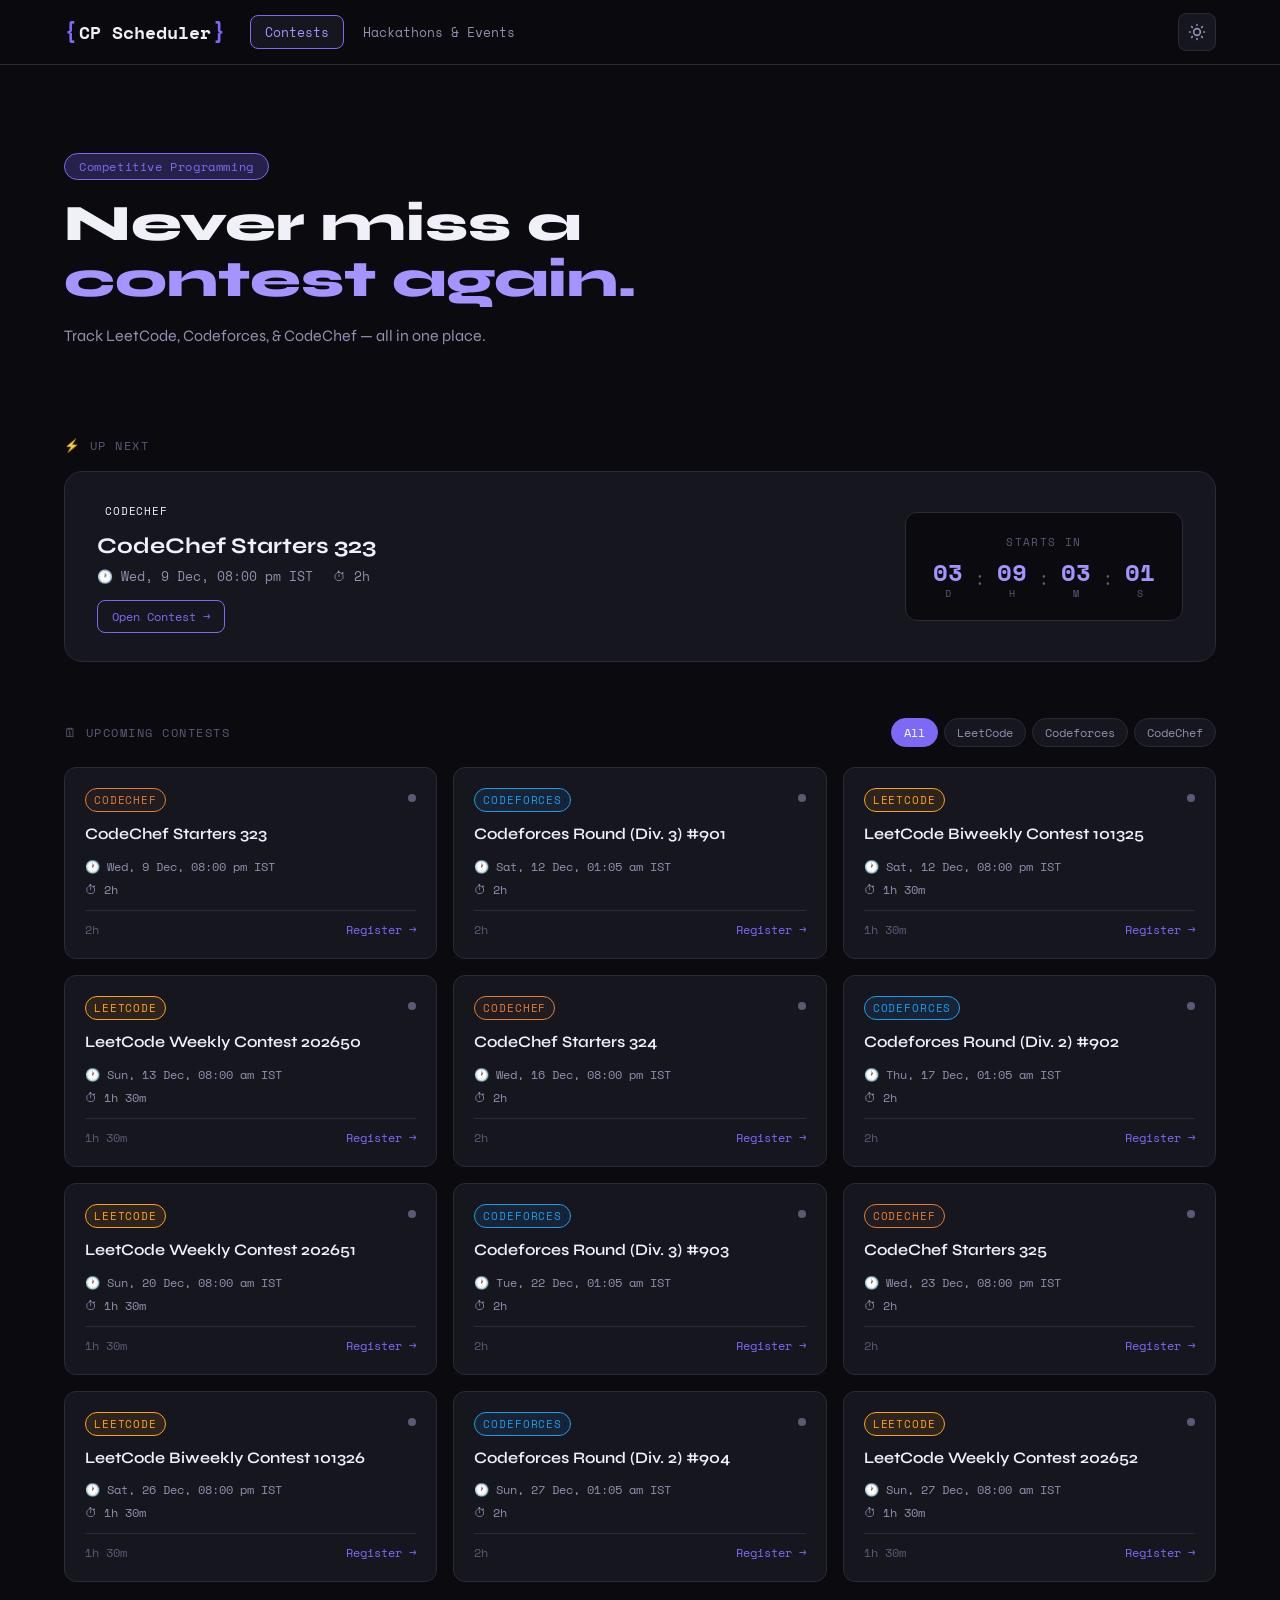
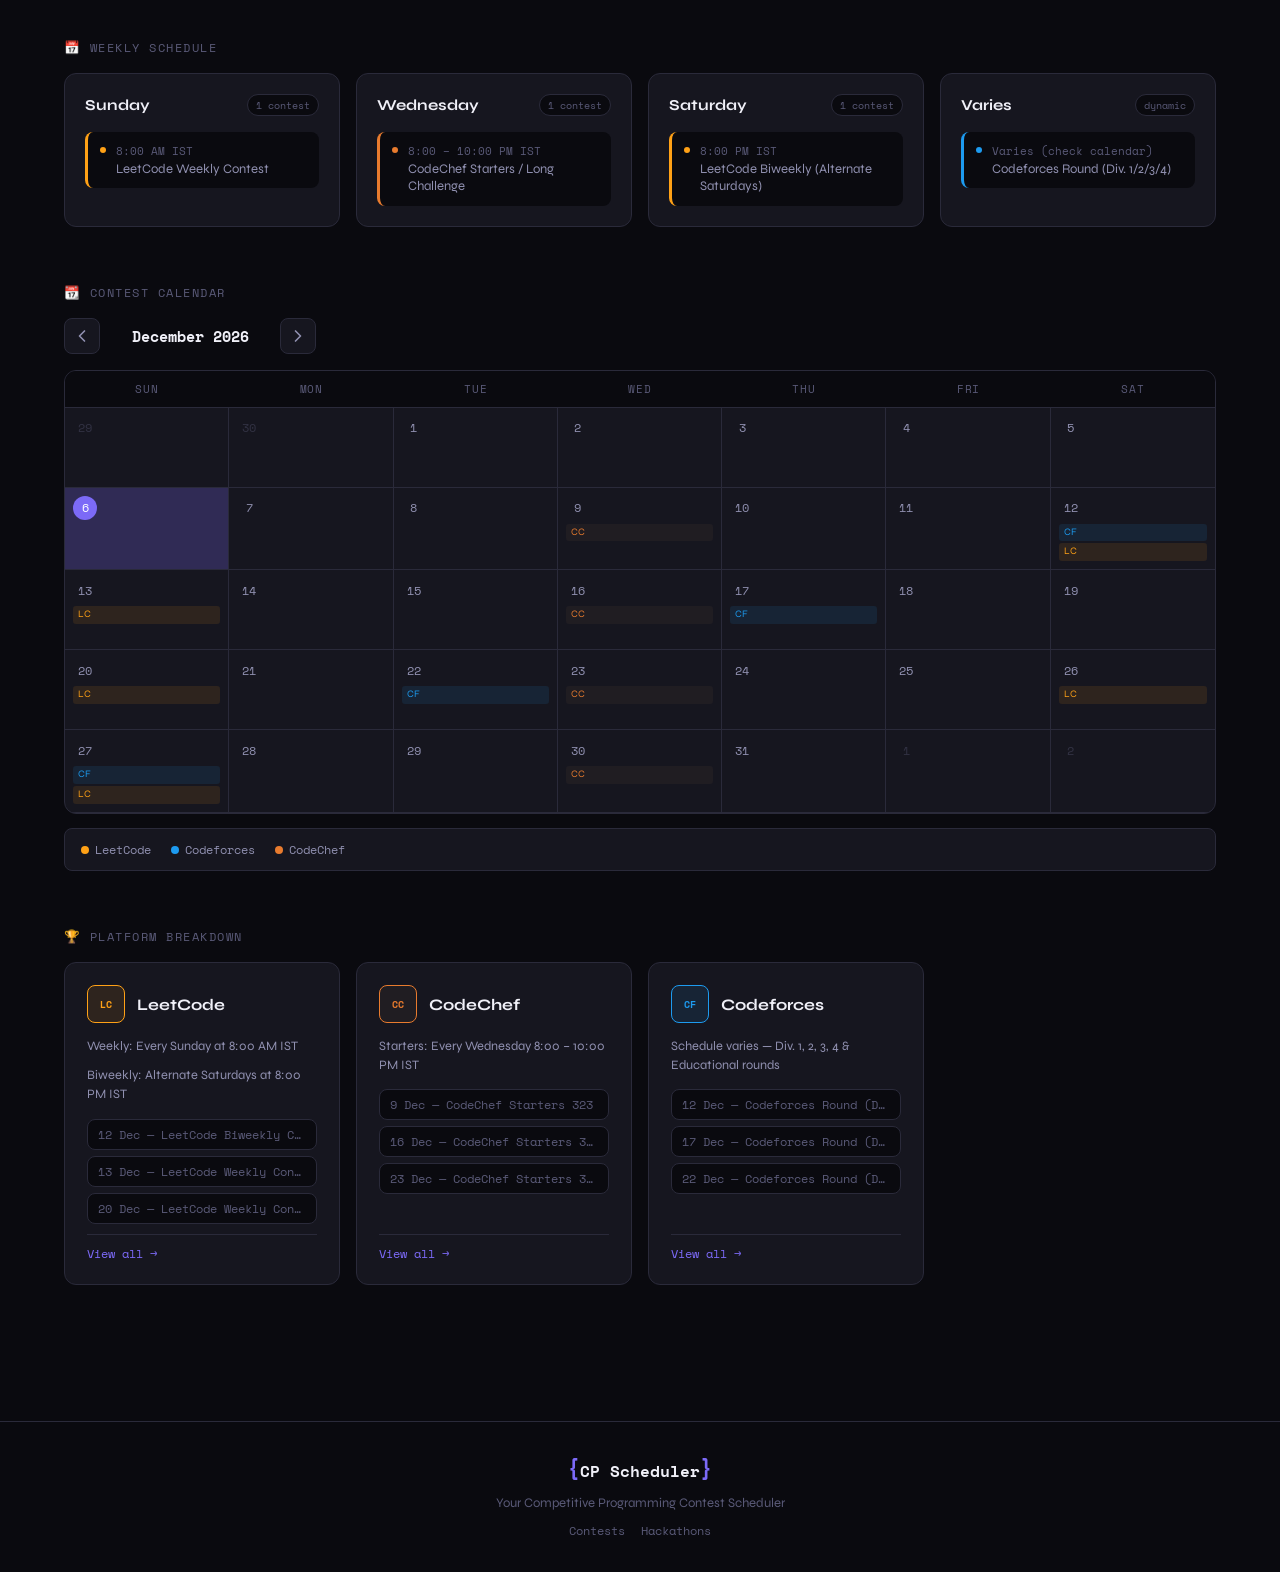
==== index.html @ 65e53163 "Add CP Scheduler source code Upload HTML, CSS, JavaScript files and project assets." ====
<!DOCTYPE html>
<html lang="en">

<head>
  <meta charset="UTF-8" />
  <meta name="viewport" content="width=device-width, initial-scale=1.0" />
  <title>CP Scheduler - Competitive Programming Contest Scheduler</title>
  <link rel="stylesheet" href="./styles/style.css" />
  <link rel="stylesheet" href="./styles/calendar.css" />
  <link rel="stylesheet" href="./styles/contests.css" />
  <link rel="preconnect" href="https://fonts.googleapis.com">
  <link rel="preconnect" href="https://fonts.gstatic.com" crossorigin>
  <link
    href="https://fonts.googleapis.com/css2?family=Space+Mono:ital,wght@0,400;0,700;1,400&family=Syne:wght@400;600;700;800&display=swap"
    rel="stylesheet">
  <script>
    const theme = localStorage.getItem('cp-scheduler-theme') || 'dark';
    document.documentElement.setAttribute('data-theme', theme);
  </script>
</head>

<body>
  <div id="app">
    <div class="bg-grid"></div>

    <header>
      <div class="container">
        <div class="logo">
          <span class="logo-bracket">{</span>
          <span class="logo-text">CP Scheduler</span>
          <span class="logo-bracket">}</span>
        </div>
        <nav class="nav-links">
          <a href="index.html" class="active">Contests</a>
          <a href="hackathons.html">Hackathons & Events</a>
        </nav>
        <div class="theme-toggle">
          <button id="theme-toggle-btn" aria-label="Toggle dark/light mode">
            <svg xmlns="http://www.w3.org/2000/svg" width="20" height="20" viewBox="0 0 24 24" fill="none"
              stroke="currentColor" stroke-width="2" stroke-linecap="round" stroke-linejoin="round" class="light-icon">
              <path
                d="M12 3v1m0 16v1m9-9h-1M4 12H3m15.364 6.364l-.707-.707M6.343 6.343l-.707-.707m12.728 0l-.707.707M6.343 17.657l-.707.707M16 12a4 4 0 11-8 0 4 4 0 018 0z">
              </path>
            </svg>
            <svg xmlns="http://www.w3.org/2000/svg" width="20" height="20" viewBox="0 0 24 24" fill="none"
              stroke="currentColor" stroke-width="2" stroke-linecap="round" stroke-linejoin="round" class="dark-icon">
              <path d="M21 12.79A9 9 0 1 1 11.21 3 7 7 0 0 0 21 12.79z"></path>
            </svg>
          </button>
        </div>
      </div>
    </header>

    <main>
      <div class="container">

        <section class="hero-section">
          <div class="hero-content">
            <div class="hero-tag">Competitive Programming</div>
            <h1 class="hero-title">Never miss a<br><span class="accent">contest again.</span></h1>
            <p class="hero-sub">Track LeetCode, Codeforces, & CodeChef — all in one place.</p>
          </div>
        </section>

        <section class="next-contest-section">
          <div class="section-label">⚡ Up Next</div>
          <div id="next-contest" class="next-contest">
            <div class="loading">Finding next contest...</div>
          </div>
        </section>

        <section class="upcoming-section">
          <div class="section-header">
            <div class="section-label">🗓 Upcoming Contests</div>
            <div class="platform-filter" id="platform-filter">
              <button class="pf-btn active" data-platform="all">All</button>
              <button class="pf-btn leetcode" data-platform="leetcode">LeetCode</button>
              <button class="pf-btn codeforces" data-platform="codeforces">Codeforces</button>
              <button class="pf-btn codechef" data-platform="codechef">CodeChef</button>
            </div>
          </div>
          <div class="upcoming-contests" id="upcoming-contests">
            <div class="loading">Loading contest data...</div>
          </div>
        </section>

        <section class="weekly-schedule-section">
          <div class="section-label">📅 Weekly Schedule</div>
          <div class="weekly-schedule">
            <div class="schedule-day">
              <div class="day-header">
                <span class="day-name">Sunday</span>
                <span class="day-badge">1 contest</span>
              </div>
              <div class="schedule-events">
                <div class="schedule-event leetcode">
                  <span class="event-dot"></span>
                  <div class="event-info">
                    <span class="time">8:00 AM IST</span>
                    <span class="name">LeetCode Weekly Contest</span>
                  </div>
                </div>
              </div>
            </div>
            <div class="schedule-day">
              <div class="day-header">
                <span class="day-name">Wednesday</span>
                <span class="day-badge">1 contest</span>
              </div>
              <div class="schedule-events">
                <div class="schedule-event codechef">
                  <span class="event-dot"></span>
                  <div class="event-info">
                    <span class="time">8:00 – 10:00 PM IST</span>
                    <span class="name">CodeChef Starters / Long Challenge</span>
                  </div>
                </div>
              </div>
            </div>
            <div class="schedule-day">
              <div class="day-header">
                <span class="day-name">Saturday</span>
                <span class="day-badge">1 contest</span>
              </div>
              <div class="schedule-events">
                <div class="schedule-event leetcode">
                  <span class="event-dot"></span>
                  <div class="event-info">
                    <span class="time">8:00 PM IST</span>
                    <span class="name">LeetCode Biweekly (Alternate Saturdays)</span>
                  </div>
                </div>
              </div>
            </div>
            <div class="schedule-day">
              <div class="day-header">
                <span class="day-name">Varies</span>
                <span class="day-badge">dynamic</span>
              </div>
              <div class="schedule-events">
                <div class="schedule-event codeforces">
                  <span class="event-dot"></span>
                  <div class="event-info">
                    <span class="time">Varies (check calendar)</span>
                    <span class="name">Codeforces Round (Div. 1/2/3/4)</span>
                  </div>
                </div>
              </div>
            </div>
          </div>
        </section>

        <section class="calendar-section">
          <div class="section-label">📆 Contest Calendar</div>
          <div class="calendar-controls">
            <button id="prev-month" class="calendar-nav-btn">
              <svg xmlns="http://www.w3.org/2000/svg" width="20" height="20" viewBox="0 0 24 24" fill="none"
                stroke="currentColor" stroke-width="2" stroke-linecap="round" stroke-linejoin="round">
                <polyline points="15 18 9 12 15 6"></polyline>
              </svg>
            </button>
            <h3 id="current-month">April 2026</h3>
            <button id="next-month" class="calendar-nav-btn">
              <svg xmlns="http://www.w3.org/2000/svg" width="20" height="20" viewBox="0 0 24 24" fill="none"
                stroke="currentColor" stroke-width="2" stroke-linecap="round" stroke-linejoin="round">
                <polyline points="9 18 15 12 9 6"></polyline>
              </svg>
            </button>
          </div>
          <div class="calendar" id="calendar"></div>
          <div class="calendar-legend">
            <span class="legend-item leetcode"><span class="legend-dot"></span>LeetCode</span>
            <span class="legend-item codeforces"><span class="legend-dot"></span>Codeforces</span>
            <span class="legend-item codechef"><span class="legend-dot"></span>CodeChef</span>
          </div>
        </section>

        <section class="platforms-section">
          <div class="section-label">🏆 Platform Breakdown</div>
          <div class="platforms">
            <div class="platform-card leetcode">
              <div class="platform-header">
                <div class="platform-icon lc-icon">LC</div>
                <h3>LeetCode</h3>
              </div>
              <p>Weekly: Every Sunday at 8:00 AM IST</p>
              <p>Biweekly: Alternate Saturdays at 8:00 PM IST</p>
              <div class="platform-contests" id="leetcode-contests"></div>
              <a href="https://leetcode.com/contest/" target="_blank" class="platform-link">View all →</a>
            </div>
            <div class="platform-card codechef">
              <div class="platform-header">
                <div class="platform-icon cc-icon">CC</div>
                <h3>CodeChef</h3>
              </div>
              <p>Starters: Every Wednesday 8:00 – 10:00 PM IST</p>
              <div class="platform-contests" id="codechef-contests"></div>
              <a href="https://www.codechef.com/contests" target="_blank" class="platform-link">View all →</a>
            </div>

            <div class="platform-card codeforces">
              <div class="platform-header">
                <div class="platform-icon cf-icon">CF</div>
                <h3>Codeforces</h3>
              </div>
              <p>Schedule varies — Div. 1, 2, 3, 4 &amp; Educational rounds</p>
              <div class="platform-contests" id="codeforces-contests"></div>
              <a href="https://codeforces.com/contests" target="_blank" class="platform-link">View all →</a>
            </div>
          </div>
        </section>

      </div>
    </main>

    <footer>
      <div class="container">
        <div class="footer-inner">
          <div class="footer-logo">
            <span class="logo-bracket">{</span>CP Scheduler<span class="logo-bracket">}</span>
          </div>
          <p>Your Competitive Programming Contest Scheduler</p>
          <div class="footer-links">
            <a href="index.html">Contests</a>
            <a href="hackathons.html">Hackathons</a>
          </div>
        </div>
      </div>
    </footer>
  </div>

  <script type="module" src="./js/main.js"></script>
</body>

</html>
---- styles/style.css ----
/* ===========================
   CP Scheduler — style.css
   Global styles, theme, layout
   =========================== */

:root {
  --bg: #0a0a0f;
  --bg-secondary: #111118;
  --bg-card: #16161f;
  --bg-card-hover: #1c1c28;
  --border: #2a2a3a;
  --border-light: #3a3a50;
  --text-primary: #f0f0f8;
  --text-secondary: #9090b0;
  --text-muted: #5a5a78;
  --accent: #7c6af7;
  --accent-glow: rgba(124, 106, 247, 0.25);
  --accent-bright: #a594ff;
  --green: #3ecf8e;
  --green-dim: rgba(62, 207, 142, 0.15);
  --red: #f6685e;
  --yellow: #f5c542;

  /* Platform colors */
  --lc: #ffa116;
  --lc-bg: rgba(255, 161, 22, 0.1);
  --cf: #1d9bf0;
  --cf-bg: rgba(29, 155, 240, 0.1);
  --cc: #5b4638;
  --cc-bg: rgba(91, 70, 56, 0.15);
  --cc-accent: #e87b2e;
  --gfg: #2f8d46;
  --gfg-bg: rgba(47, 141, 70, 0.1);

  --radius: 12px;
  --radius-sm: 8px;
  --radius-lg: 18px;
  --shadow: 0 4px 24px rgba(0, 0, 0, 0.35);
  --shadow-card: 0 2px 12px rgba(0, 0, 0, 0.3);
  --font-mono: 'Space Mono', monospace;
  --font-display: 'Syne', sans-serif;
  --transition: 0.2s ease;
}

[data-theme="light"] {
  --bg: #f4f4fb;
  --bg-secondary: #eaeaf5;
  --bg-card: #ffffff;
  --bg-card-hover: #f0f0fa;
  --border: #dcdcee;
  --border-light: #c8c8e0;
  --text-primary: #12121e;
  --text-secondary: #44445a;
  --text-muted: #88889a;
  --accent: #6b5ae0;
  --accent-glow: rgba(107, 90, 224, 0.15);
  --accent-bright: #7c6af7;
  --shadow: 0 4px 24px rgba(0, 0, 0, 0.08);
  --shadow-card: 0 2px 12px rgba(0, 0, 0, 0.06);
}

*,
*::before,
*::after {
  box-sizing: border-box;
  margin: 0;
  padding: 0;
}

html {
  scroll-behavior: smooth;
}

body {
  font-family: var(--font-display);
  background: var(--bg);
  color: var(--text-primary);
  min-height: 100vh;
  transition: background var(--transition), color var(--transition);
  overflow-x: hidden;
}

/* Grid background */
/* .bg-grid {
  position: fixed;
  inset: 0;
  background-image:
    linear-gradient(var(--border) 1px, transparent 1px),
    linear-gradient(90deg, var(--border) 1px, transparent 1px);
  background-size: 40px 40px;
  opacity: 0.3;
  pointer-events: none;
  z-index: 0;
} */

#app {
  position: relative;
  z-index: 1;
}

.container {
  max-width: 1200px;
  margin: 0 auto;
  padding: 0 24px;
}

/* Header */
header {
  position: sticky;
  top: 0;
  z-index: 100;
  background: rgba(10, 10, 15, 0.85);
  backdrop-filter: blur(16px);
  border-bottom: 1px solid var(--border);
  padding: 0;
}

[data-theme="light"] header {
  background: rgba(244, 244, 251, 0.85);
}

header .container {
  display: flex;
  align-items: center;
  gap: 24px;
  height: 64px;
}

.logo {
  display: flex;
  align-items: center;
  gap: 2px;
  font-family: var(--font-mono);
  font-weight: 700;
  font-size: 1.1rem;
  white-space: nowrap;
  flex-shrink: 0;
}

.logo-bracket {
  color: var(--accent);
  font-size: 1.3rem;
}

.logo-text {
  color: var(--text-primary);
}

.nav-links {
  display: flex;
  gap: 4px;
  flex: 1;
}

.nav-links a {
  font-family: var(--font-mono);
  font-size: 0.82rem;
  color: var(--text-secondary);
  text-decoration: none;
  padding: 6px 14px;
  border-radius: var(--radius-sm);
  transition: all var(--transition);
  border: 1px solid transparent;
}

.nav-links a:hover,
.nav-links a.active {
  color: var(--text-primary);
  background: var(--bg-card);
  border-color: var(--border);
}

.nav-links a.active {
  color: var(--accent-bright);
  border-color: var(--accent);
}

/* Theme toggle */
.theme-toggle button {
  background: var(--bg-card);
  border: 1px solid var(--border);
  color: var(--text-secondary);
  border-radius: var(--radius-sm);
  width: 38px;
  height: 38px;
  cursor: pointer;
  display: flex;
  align-items: center;
  justify-content: center;
  transition: all var(--transition);
  flex-shrink: 0;
}

.theme-toggle button:hover {
  border-color: var(--accent);
  color: var(--accent);
}

/* Icon visibility */
.dark-icon { display: none; }
.light-icon { display: block; }

[data-theme="light"] .dark-icon { display: block; }
[data-theme="light"] .light-icon { display: none; }

/* Main */
main {
  padding: 40px 0 80px;
}

/* Hero section */
.hero-section {
  padding: 48px 0 32px;
  animation: fadeUp 0.6s ease both;
}

.hero-content {
  max-width: 580px;
}

.hero-tag {
  display: inline-block;
  font-family: var(--font-mono);
  font-size: 0.75rem;
  color: var(--accent);
  background: var(--accent-glow);
  border: 1px solid var(--accent);
  border-radius: 100px;
  padding: 4px 14px;
  margin-bottom: 16px;
  letter-spacing: 0.05em;
}

.hero-title {
  font-size: clamp(2rem, 5vw, 3.2rem);
  font-weight: 800;
  line-height: 1.1;
  color: var(--text-primary);
  margin-bottom: 14px;
}

.hero-title .accent {
  color: var(--accent-bright);
}

.hero-sub {
  font-size: 1rem;
  color: var(--text-secondary);
  line-height: 1.6;
}

/* Section labels */
.section-label {
  font-family: var(--font-mono);
  font-size: 0.78rem;
  color: var(--text-muted);
  text-transform: uppercase;
  letter-spacing: 0.12em;
  margin-bottom: 16px;
}

section {
  margin-bottom: 56px;
  animation: fadeUp 0.5s ease both;
}

section:nth-child(2) {
  animation-delay: 0.05s;
}

section:nth-child(3) {
  animation-delay: 0.1s;
}

section:nth-child(4) {
  animation-delay: 0.15s;
}

.section-header {
  display: flex;
  align-items: center;
  justify-content: space-between;
  flex-wrap: wrap;
  gap: 12px;
  margin-bottom: 20px;
}

.section-header .section-label {
  margin-bottom: 0;
}

/* Loading state */
.loading {
  color: var(--text-muted);
  font-family: var(--font-mono);
  font-size: 0.85rem;
  padding: 24px;
  text-align: center;
}

/* Footer */
footer {
  border-top: 1px solid var(--border);
  padding: 32px 0;
}

.footer-inner {
  display: flex;
  flex-direction: column;
  align-items: center;
  gap: 10px;
  text-align: center;
}

.footer-logo {
  font-family: var(--font-mono);
  font-weight: 700;
  font-size: 1rem;
}

.footer-logo .logo-bracket {
  color: var(--accent);
}

footer p {
  color: var(--text-muted);
  font-size: 0.82rem;
}

.footer-links {
  display: flex;
  gap: 16px;
}

.footer-links a {
  color: var(--text-muted);
  font-family: var(--font-mono);
  font-size: 0.78rem;
  text-decoration: none;
  transition: color var(--transition);
}

.footer-links a:hover {
  color: var(--accent);
}

/* Animations */
@keyframes fadeUp {
  from {
    opacity: 0;
    transform: translateY(16px);
  }

  to {
    opacity: 1;
    transform: translateY(0);
  }
}

@keyframes pulse {

  0%,
  100% {
    opacity: 1;
  }

  50% {
    opacity: 0.5;
  }
}

/* Scrollbar */
::-webkit-scrollbar {
  width: 6px;
}

::-webkit-scrollbar-track {
  background: var(--bg);
}

::-webkit-scrollbar-thumb {
  background: var(--border-light);
  border-radius: 3px;
}

::-webkit-scrollbar-thumb:hover {
  background: var(--accent);
}

/* Responsive Breakpoints */
@media (max-width: 1024px) {
  .hero-title {
    font-size: clamp(2rem, 4.5vw, 2.8rem);
  }
}

@media (max-width: 768px) {
  header .container {
    gap: 16px;
  }
  
  .hero-content {
    max-width: 100%;
  }
  
  .section-header {
    flex-direction: column;
    align-items: flex-start;
    gap: 16px;
  }
}

@media (max-width: 680px) {
  header .container {
    gap: 12px;
  }

  .nav-links a {
    padding: 5px 10px;
    font-size: 0.75rem;
  }

  .logo {
    font-size: 0.9rem;
  }

  main {
    padding: 24px 0 60px;
  }
}

@media (max-width: 480px) {
  header .container {
    flex-wrap: wrap;
    height: auto;
    padding-top: 12px;
    padding-bottom: 12px;
    justify-content: space-between;
  }
  
  .logo {
    flex: 1;
  }

  .nav-links {
    order: 3;
    width: 100%;
    justify-content: center;
    margin-top: 8px;
    padding-top: 8px;
    border-top: 1px solid var(--border);
  }
  
  .hero-title {
    font-size: 1.8rem;
  }
  
  .footer-links {
    flex-wrap: wrap;
    justify-content: center;
  }
}
---- styles/calendar.css ----
/* ===========================
   calendar.css
   =========================== */

.calendar-controls {
  display: flex;
  align-items: center;
  gap: 20px;
  margin-bottom: 16px;
}

.calendar-nav-btn {
  background: var(--bg-card);
  border: 1px solid var(--border);
  color: var(--text-secondary);
  border-radius: var(--radius-sm);
  width: 36px;
  height: 36px;
  display: flex;
  align-items: center;
  justify-content: center;
  cursor: pointer;
  transition: all var(--transition);
  flex-shrink: 0;
}

.calendar-nav-btn:hover {
  border-color: var(--accent);
  color: var(--accent);
}

#current-month {
  font-family: var(--font-mono);
  font-size: 0.95rem;
  font-weight: 700;
  color: var(--text-primary);
  min-width: 140px;
  text-align: center;
}

.calendar {
  background: var(--bg-card);
  border: 1px solid var(--border);
  border-radius: var(--radius);
  overflow: hidden;
}

.calendar-header {
  display: grid;
  grid-template-columns: repeat(7, 1fr);
  background: var(--bg);
  border-bottom: 1px solid var(--border);
}

.calendar-header-cell {
  padding: 10px 6px;
  text-align: center;
  font-family: var(--font-mono);
  font-size: 0.68rem;
  color: var(--text-muted);
  text-transform: uppercase;
  letter-spacing: 0.08em;
}

.calendar-grid {
  display: grid;
  grid-template-columns: repeat(7, 1fr);
}

.calendar-cell {
  min-height: 80px;
  padding: 8px;
  border-right: 1px solid var(--border);
  border-bottom: 1px solid var(--border);
  transition: background var(--transition);
  position: relative;
}

.calendar-cell:nth-child(7n) {
  border-right: none;
}

.calendar-cell:hover {
  background: var(--bg-card-hover);
}

.calendar-cell.other-month .day-num {
  color: var(--text-muted);
  opacity: 0.4;
}

.calendar-cell.today {
  background: var(--accent-glow);
}

.calendar-cell.today .day-num {
  background: var(--accent);
  color: white;
  border-radius: 50%;
}

.day-num {
  font-family: var(--font-mono);
  font-size: 0.78rem;
  color: var(--text-secondary);
  width: 24px;
  height: 24px;
  display: flex;
  align-items: center;
  justify-content: center;
  margin-bottom: 4px;
}

.calendar-events {
  display: flex;
  flex-direction: column;
  gap: 2px;
}

.calendar-event {
  font-size: 0.62rem;
  padding: 2px 5px;
  border-radius: 3px;
  white-space: nowrap;
  overflow: hidden;
  text-overflow: ellipsis;
  line-height: 1.4;
  cursor: default;
}

.calendar-event.leetcode {
  background: var(--lc-bg);
  color: var(--lc);
}

.calendar-event.codeforces {
  background: var(--cf-bg);
  color: var(--cf);
}

.calendar-event.codechef {
  background: var(--cc-bg);
  color: var(--cc-accent);
}

.calendar-event.gfg {
  background: var(--gfg-bg);
  color: var(--gfg);
}

/* Legend */
.calendar-legend {
  display: flex;
  gap: 20px;
  flex-wrap: wrap;
  margin-top: 14px;
  padding: 12px 16px;
  background: var(--bg-card);
  border: 1px solid var(--border);
  border-radius: var(--radius-sm);
}

.legend-item {
  display: flex;
  align-items: center;
  gap: 6px;
  font-family: var(--font-mono);
  font-size: 0.72rem;
  color: var(--text-secondary);
}

.legend-dot {
  width: 8px;
  height: 8px;
  border-radius: 50%;
}

.legend-item.leetcode .legend-dot {
  background: var(--lc);
}

.legend-item.codeforces .legend-dot {
  background: var(--cf);
}

.legend-item.codechef .legend-dot {
  background: var(--cc-accent);
}

.legend-item.gfg .legend-dot {
  background: var(--gfg);
}

/* Responsive Breakpoints */
@media (max-width: 768px) {
  .calendar-legend {
    gap: 12px;
    padding: 10px;
    justify-content: center;
  }
}

@media (max-width: 540px) {
  .calendar-cell {
    min-height: 56px;
    padding: 4px;
  }

  .calendar-event {
    display: none;
  }

  .calendar-cell.has-events::after {
    content: '●';
    font-size: 0.5rem;
    color: var(--accent);
    position: absolute;
    bottom: 3px;
    right: 3px;
  }
  
  .calendar-header-cell {
    font-size: 0.6rem;
    padding: 8px 2px;
  }
  
  .calendar-controls {
    gap: 10px;
  }
}
---- styles/contests.css ----
/* ===========================
   contests.css
   =========================== */

/* ---- Next Contest ---- */
.next-contest {
  background: var(--bg-card);
  border: 1px solid var(--border);
  border-radius: var(--radius-lg);
  overflow: hidden;
  transition: border-color var(--transition);
}

.next-contest-inner {
  display: grid;
  grid-template-columns: 1fr auto;
  align-items: center;
  gap: 24px;
  padding: 28px 32px;
}

.next-contest-inner:hover {
  border-color: var(--accent);
}

.next-platform-badge {
  display: inline-flex;
  align-items: center;
  gap: 6px;
  font-family: var(--font-mono);
  font-size: 0.72rem;
  text-transform: uppercase;
  letter-spacing: 0.1em;
  padding: 4px 10px;
  border-radius: 100px;
  margin-bottom: 10px;
}

.next-contest-name {
  font-size: 1.4rem;
  font-weight: 700;
  color: var(--text-primary);
  margin-bottom: 8px;
}

.next-contest-meta {
  display: flex;
  gap: 20px;
  flex-wrap: wrap;
}

.next-meta-item {
  font-family: var(--font-mono);
  font-size: 0.8rem;
  color: var(--text-secondary);
  display: flex;
  align-items: center;
  gap: 6px;
}

.countdown-block {
  background: var(--bg);
  border: 1px solid var(--border);
  border-radius: var(--radius);
  padding: 20px 24px;
  text-align: center;
  min-width: 180px;
}

.countdown-label {
  font-family: var(--font-mono);
  font-size: 0.7rem;
  color: var(--text-muted);
  text-transform: uppercase;
  letter-spacing: 0.12em;
  margin-bottom: 10px;
}

.countdown-display {
  display: flex;
  gap: 8px;
  align-items: center;
  justify-content: center;
}

.cd-unit {
  display: flex;
  flex-direction: column;
  align-items: center;
  gap: 2px;
}

.cd-num {
  font-family: var(--font-mono);
  font-size: 1.5rem;
  font-weight: 700;
  color: var(--accent-bright);
  line-height: 1;
  min-width: 36px;
  text-align: center;
}

.cd-lbl {
  font-family: var(--font-mono);
  font-size: 0.6rem;
  color: var(--text-muted);
  text-transform: uppercase;
}

.cd-sep {
  font-family: var(--font-mono);
  font-size: 1.2rem;
  color: var(--text-muted);
  margin-top: -6px;
}

.next-contest-link {
  display: inline-block;
  margin-top: 14px;
  font-family: var(--font-mono);
  font-size: 0.78rem;
  color: var(--accent);
  text-decoration: none;
  border: 1px solid var(--accent);
  padding: 6px 14px;
  border-radius: var(--radius-sm);
  transition: all var(--transition);
}

.next-contest-link:hover {
  background: var(--accent);
  color: white;
}

/* ---- Platform filter ---- */
.platform-filter {
  display: flex;
  gap: 6px;
  flex-wrap: wrap;
}

.pf-btn {
  font-family: var(--font-mono);
  font-size: 0.72rem;
  padding: 5px 12px;
  border-radius: 100px;
  border: 1px solid var(--border);
  background: var(--bg-card);
  color: var(--text-secondary);
  cursor: pointer;
  transition: all var(--transition);
}

.pf-btn:hover {
  border-color: var(--border-light);
  color: var(--text-primary);
}

.pf-btn.active {
  background: var(--accent);
  border-color: var(--accent);
  color: white;
}

.pf-btn.leetcode.active {
  background: var(--lc);
  border-color: var(--lc);
}

.pf-btn.codeforces.active {
  background: var(--cf);
  border-color: var(--cf);
}

.pf-btn.codechef.active {
  background: var(--cc-accent);
  border-color: var(--cc-accent);
}

/* .pf-btn.gfg.active { background: var(--gfg); border-color: var(--gfg); } */

/* ---- Upcoming contests grid ---- */
.upcoming-contests {
  display: grid;
  grid-template-columns: repeat(auto-fill, minmax(320px, 1fr));
  gap: 16px;
}

.contest-card {
  background: var(--bg-card);
  border: 1px solid var(--border);
  border-radius: var(--radius);
  padding: 20px;
  transition: all var(--transition);
  display: flex;
  flex-direction: column;
  gap: 12px;
  animation: fadeUp 0.4s ease both;
}

.contest-card:hover {
  border-color: var(--border-light);
  transform: translateY(-2px);
  box-shadow: var(--shadow);
}

.contest-card.leetcode:hover {
  border-color: var(--lc);
  box-shadow: 0 4px 20px var(--lc-bg);
}

.contest-card.codeforces:hover {
  border-color: var(--cf);
  box-shadow: 0 4px 20px var(--cf-bg);
}

.contest-card.codechef:hover {
  border-color: var(--cc-accent);
  box-shadow: 0 4px 20px var(--cc-bg);
}

/* .contest-card.gfg:hover       { border-color: var(--gfg); box-shadow: 0 4px 20px var(--gfg-bg); } */

.card-top {
  display: flex;
  align-items: flex-start;
  justify-content: space-between;
  gap: 10px;
}

.platform-pill {
  font-family: var(--font-mono);
  font-size: 0.68rem;
  text-transform: uppercase;
  letter-spacing: 0.08em;
  padding: 3px 8px;
  border-radius: 100px;
  flex-shrink: 0;
}

.leetcode .platform-pill {
  background: var(--lc-bg);
  color: var(--lc);
  border: 1px solid var(--lc);
}

.codeforces .platform-pill {
  background: var(--cf-bg);
  color: var(--cf);
  border: 1px solid var(--cf);
}

.codechef .platform-pill {
  background: var(--cc-bg);
  color: var(--cc-accent);
  border: 1px solid var(--cc-accent);
}

/* .gfg       .platform-pill { background: var(--gfg-bg); color: var(--gfg); border: 1px solid var(--gfg); } */

.status-dot {
  width: 8px;
  height: 8px;
  border-radius: 50%;
  flex-shrink: 0;
  margin-top: 6px;
}

.status-dot.live {
  background: var(--green);
  animation: pulse 1.5s infinite;
}

.status-dot.soon {
  background: var(--yellow);
}

.status-dot.upcoming {
  background: var(--text-muted);
}

.contest-name {
  font-size: 1rem;
  font-weight: 600;
  color: var(--text-primary);
  line-height: 1.3;
}

.contest-info {
  display: flex;
  flex-direction: column;
  gap: 5px;
}

.contest-info-row {
  display: flex;
  gap: 6px;
  align-items: center;
  font-family: var(--font-mono);
  font-size: 0.76rem;
  color: var(--text-secondary);
}

.contest-card-footer {
  display: flex;
  align-items: center;
  justify-content: space-between;
  margin-top: auto;
  padding-top: 10px;
  border-top: 1px solid var(--border);
}

.card-duration {
  font-family: var(--font-mono);
  font-size: 0.72rem;
  color: var(--text-muted);
}

.card-link {
  font-family: var(--font-mono);
  font-size: 0.72rem;
  color: var(--accent);
  text-decoration: none;
  transition: color var(--transition);
}

.card-link:hover {
  color: var(--accent-bright);
}

/* ---- Weekly schedule ---- */
.weekly-schedule {
  display: grid;
  grid-template-columns: repeat(auto-fill, minmax(240px, 1fr));
  gap: 16px;
}

.schedule-day {
  background: var(--bg-card);
  border: 1px solid var(--border);
  border-radius: var(--radius);
  padding: 20px;
  transition: border-color var(--transition);
}

.schedule-day:hover {
  border-color: var(--border-light);
}

.day-header {
  display: flex;
  align-items: center;
  justify-content: space-between;
  margin-bottom: 16px;
}

.day-name {
  font-weight: 700;
  font-size: 0.95rem;
  color: var(--text-primary);
}

.day-badge {
  font-family: var(--font-mono);
  font-size: 0.65rem;
  color: var(--text-muted);
  background: var(--bg);
  border: 1px solid var(--border);
  padding: 2px 8px;
  border-radius: 100px;
}

.schedule-events {
  display: flex;
  flex-direction: column;
  gap: 10px;
}

.schedule-event {
  display: flex;
  align-items: flex-start;
  gap: 10px;
  padding: 10px 12px;
  border-radius: var(--radius-sm);
  background: var(--bg);
  border-left: 3px solid var(--border);
}

.schedule-event.leetcode {
  border-left-color: var(--lc);
}

.schedule-event.codeforces {
  border-left-color: var(--cf);
}

.schedule-event.codechef {
  border-left-color: var(--cc-accent);
}

/* .schedule-event.gfg        { border-left-color: var(--gfg); } */

.event-dot {
  width: 6px;
  height: 6px;
  border-radius: 50%;
  margin-top: 5px;
  flex-shrink: 0;
  background: var(--text-muted);
}

.schedule-event.leetcode .event-dot {
  background: var(--lc);
}

.schedule-event.codeforces .event-dot {
  background: var(--cf);
}

.schedule-event.codechef .event-dot {
  background: var(--cc-accent);
}

/* .schedule-event.gfg        .event-dot { background: var(--gfg); } */

.event-info {
  display: flex;
  flex-direction: column;
  gap: 2px;
}

.schedule-event .time {
  font-family: var(--font-mono);
  font-size: 0.7rem;
  color: var(--text-muted);
}

.schedule-event .name {
  font-size: 0.82rem;
  color: var(--text-secondary);
  line-height: 1.3;
}

/* ---- Platform breakdown ---- */
.platforms {
  display: grid;
  grid-template-columns: repeat(auto-fill, minmax(260px, 1fr));
  gap: 16px;
}

.platform-card {
  background: var(--bg-card);
  border: 1px solid var(--border);
  border-radius: var(--radius);
  padding: 22px;
  display: flex;
  flex-direction: column;
  gap: 10px;
  transition: all var(--transition);
}

.platform-card:hover {
  transform: translateY(-2px);
  box-shadow: var(--shadow);
}

.platform-card.leetcode:hover {
  border-color: var(--lc);
}

.platform-card.codeforces:hover {
  border-color: var(--cf);
}

.platform-card.codechef:hover {
  border-color: var(--cc-accent);
}

/* .platform-card.gfg:hover        { border-color: var(--gfg); } */

.platform-header {
  display: flex;
  align-items: center;
  gap: 12px;
  margin-bottom: 4px;
}

.platform-icon {
  width: 38px;
  height: 38px;
  border-radius: var(--radius-sm);
  display: flex;
  align-items: center;
  justify-content: center;
  font-family: var(--font-mono);
  font-size: 0.65rem;
  font-weight: 700;
  flex-shrink: 0;
}

.lc-icon {
  background: var(--lc-bg);
  color: var(--lc);
  border: 1px solid var(--lc);
}

.cf-icon {
  background: var(--cf-bg);
  color: var(--cf);
  border: 1px solid var(--cf);
}

.cc-icon {
  background: var(--cc-bg);
  color: var(--cc-accent);
  border: 1px solid var(--cc-accent);
}

.gfg-icon {
  background: var(--gfg-bg);
  color: var(--gfg);
  border: 1px solid var(--gfg);
}

.platform-card h3 {
  font-size: 1rem;
  font-weight: 700;
}

.platform-card p {
  font-size: 0.8rem;
  color: var(--text-secondary);
  line-height: 1.5;
}

.platform-contests {
  display: flex;
  flex-direction: column;
  gap: 6px;
  margin-top: 4px;
}

.mini-contest-item {
  font-family: var(--font-mono);
  font-size: 0.72rem;
  color: var(--text-muted);
  padding: 6px 10px;
  background: var(--bg);
  border-radius: var(--radius-sm);
  border: 1px solid var(--border);
  white-space: nowrap;
  overflow: hidden;
  text-overflow: ellipsis;
}

.platform-link {
  display: inline-block;
  font-family: var(--font-mono);
  font-size: 0.75rem;
  color: var(--accent);
  text-decoration: none;
  margin-top: auto;
  padding-top: 10px;
  border-top: 1px solid var(--border);
  transition: color var(--transition);
}

.platform-link:hover {
  color: var(--accent-bright);
}

/* Responsive Breakpoints */
@media (max-width: 1024px) {
  .upcoming-contests {
    grid-template-columns: repeat(auto-fill, minmax(280px, 1fr));
  }

  .weekly-schedule {
    grid-template-columns: repeat(auto-fill, minmax(220px, 1fr));
  }
}

@media (max-width: 768px) {
  .next-contest-inner {
    grid-template-columns: 1fr;
    gap: 16px;
    padding: 24px;
  }

  .countdown-block {
    min-width: unset;
  }

  .platforms {
    grid-template-columns: 1fr 1fr;
  }
}

@media (max-width: 680px) {
  .upcoming-contests {
    grid-template-columns: 1fr;
  }
}

@media (max-width: 480px) {
  .platforms {
    grid-template-columns: 1fr;
  }

  .weekly-schedule {
    grid-template-columns: 1fr;
  }

  .next-contest-name {
    font-size: 1.2rem;
  }

  .next-contest-inner {
    padding: 20px 16px;
  }

  .countdown-block {
    padding: 16px;
  }

  .platform-filter {
    justify-content: flex-start;
  }
}

.platform-card gfg {
  display: none;
}
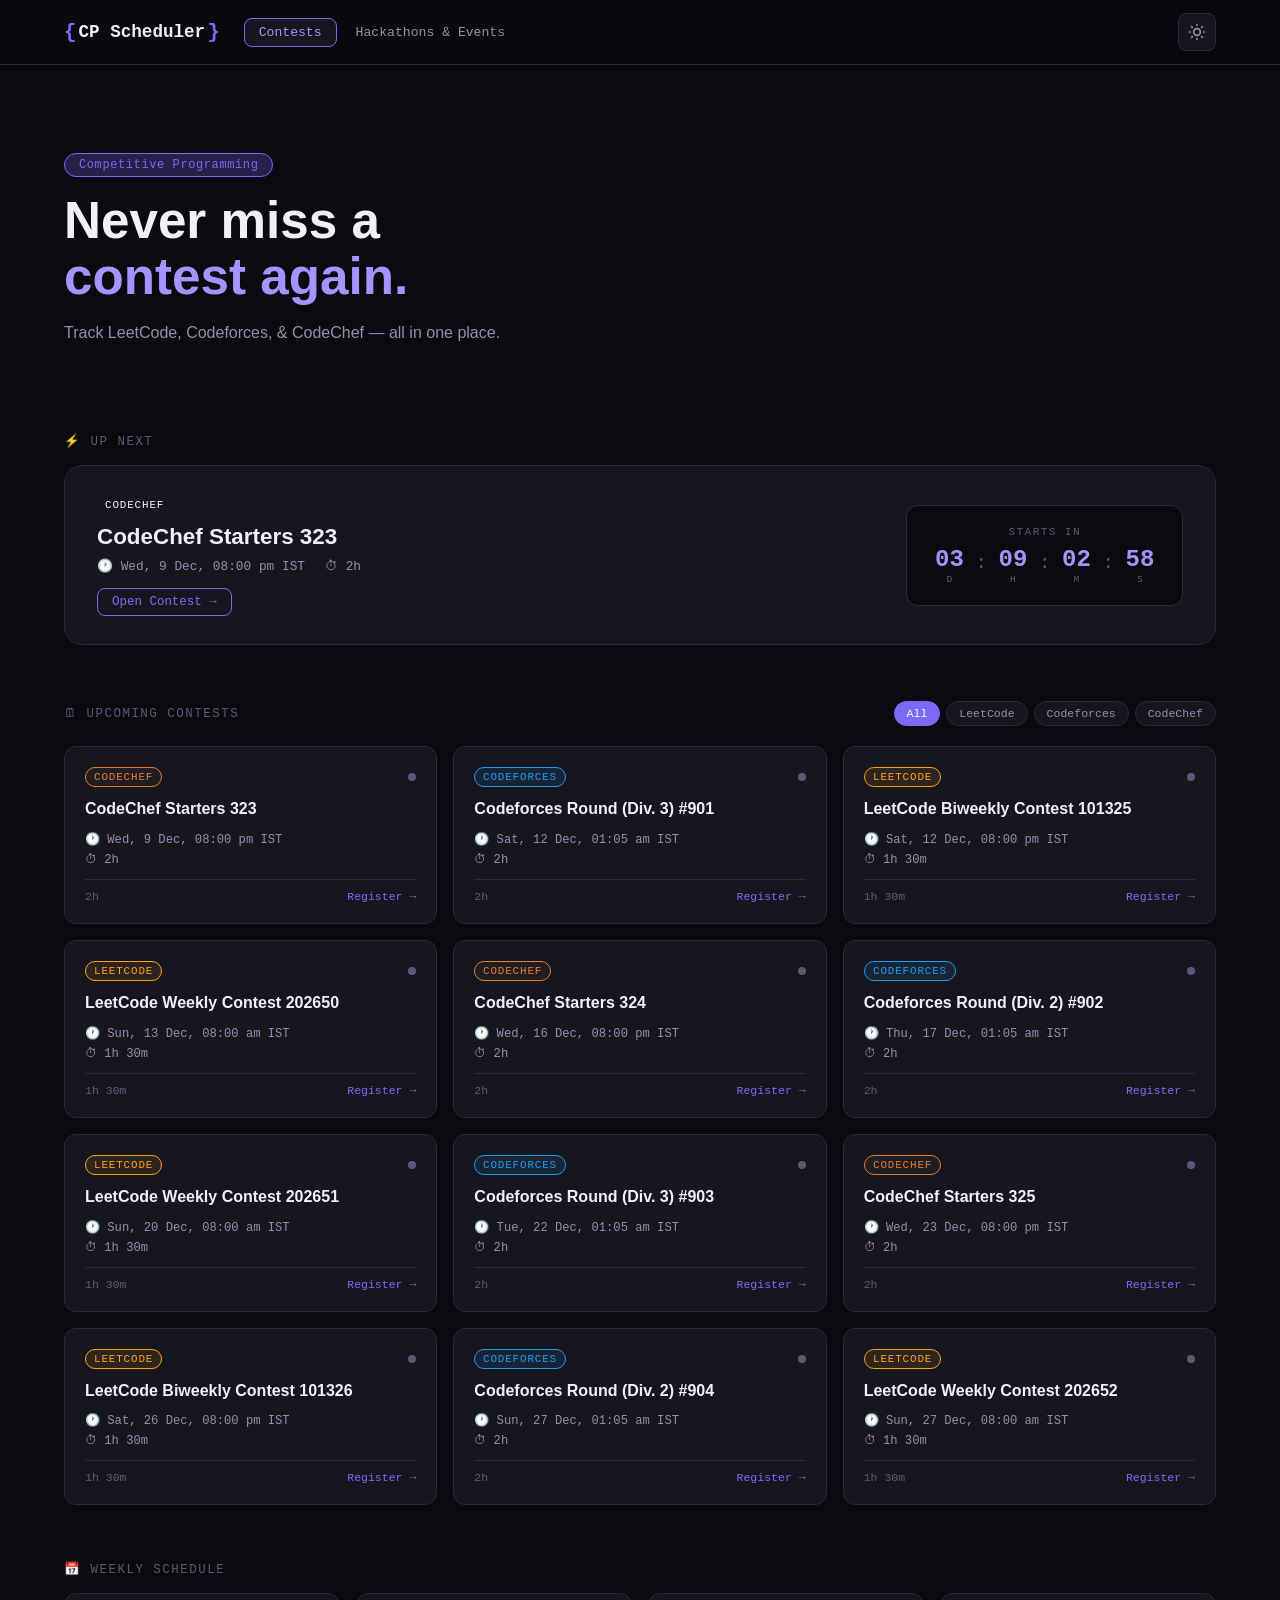
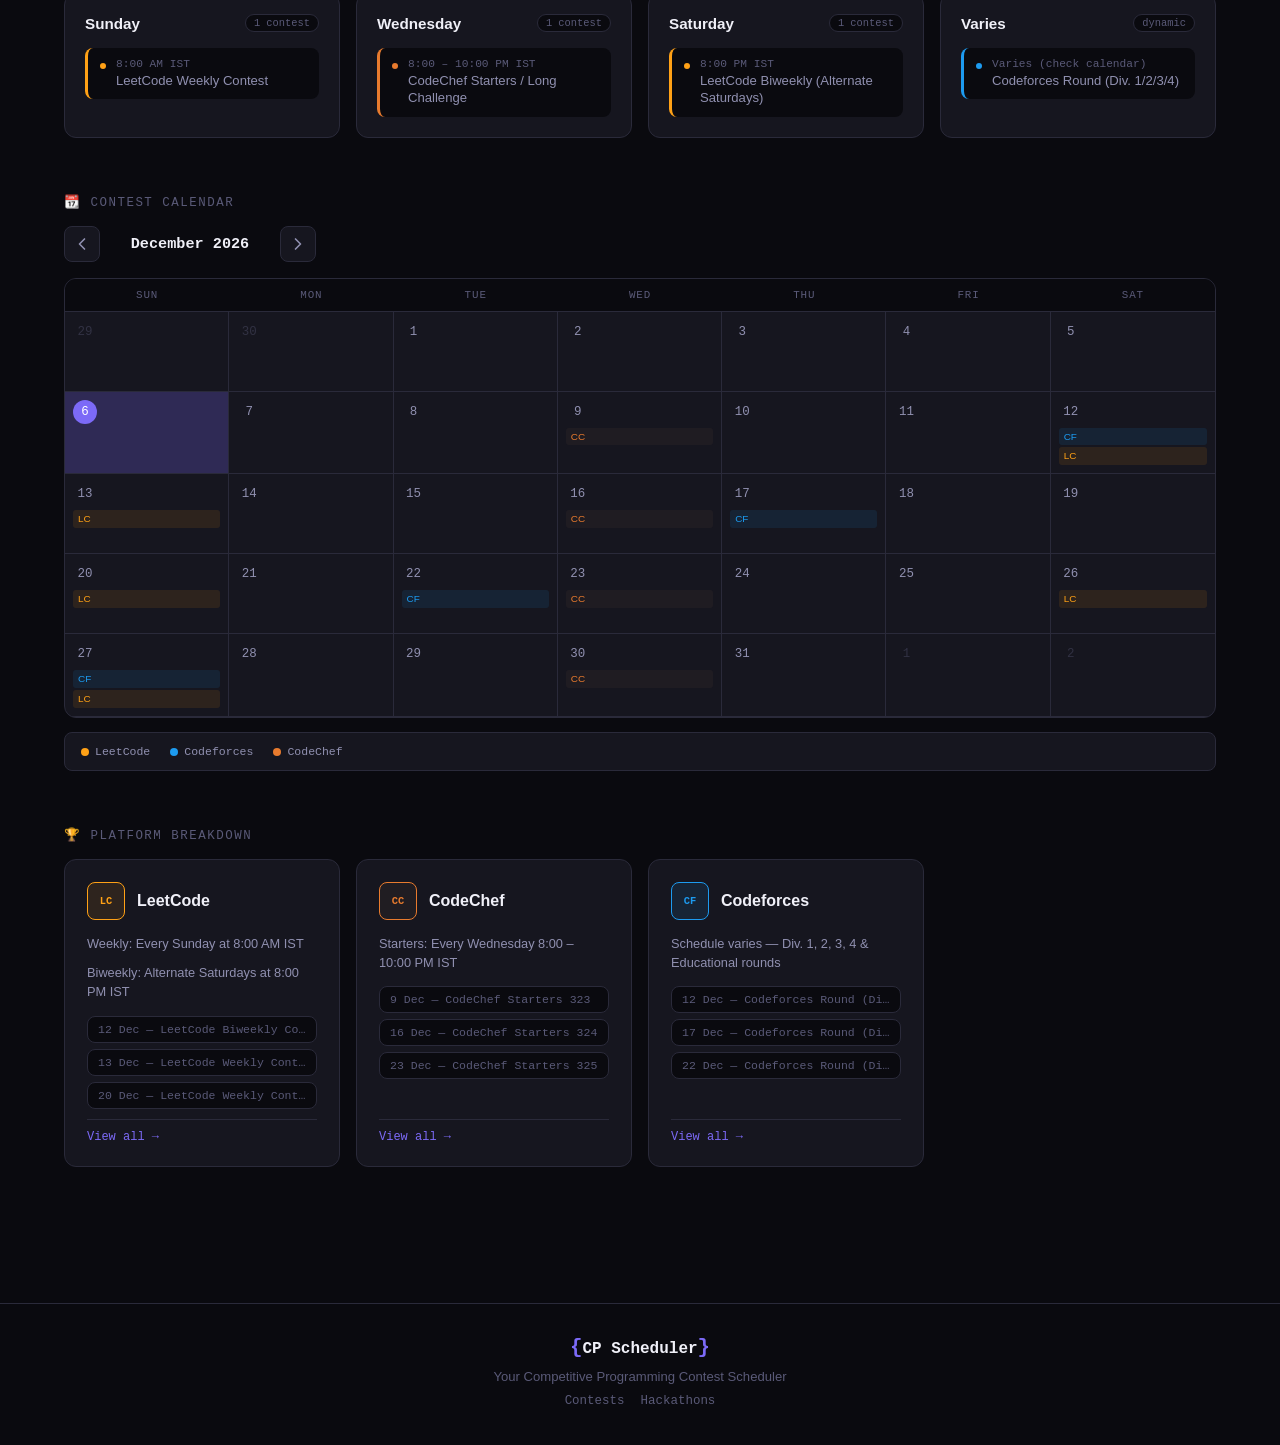
==== commit ab33634b: "Add files via upload" ====
--- a/index.html
+++ b/index.html
@@ -11,7 +11,7 @@
   <link rel="preconnect" href="https://fonts.googleapis.com">
   <link rel="preconnect" href="https://fonts.gstatic.com" crossorigin>
   <link
-    href="https://fonts.googleapis.com/css2?family=Space+Mono:ital,wght@0,400;0,700;1,400&family=Syne:wght@400;600;700;800&display=swap"
+    href="https://fonts.googleapis.com/css2?family=JetBrains+Mono:ital,wght@0,400;0,500;0,700;1,400&family=Plus+Jakarta+Sans:wght@400;500;600;700;800&family=Inter:wght@400;500;600&display=swap"
     rel="stylesheet">
   <script>
     const theme = localStorage.getItem('cp-scheduler-theme') || 'dark';
